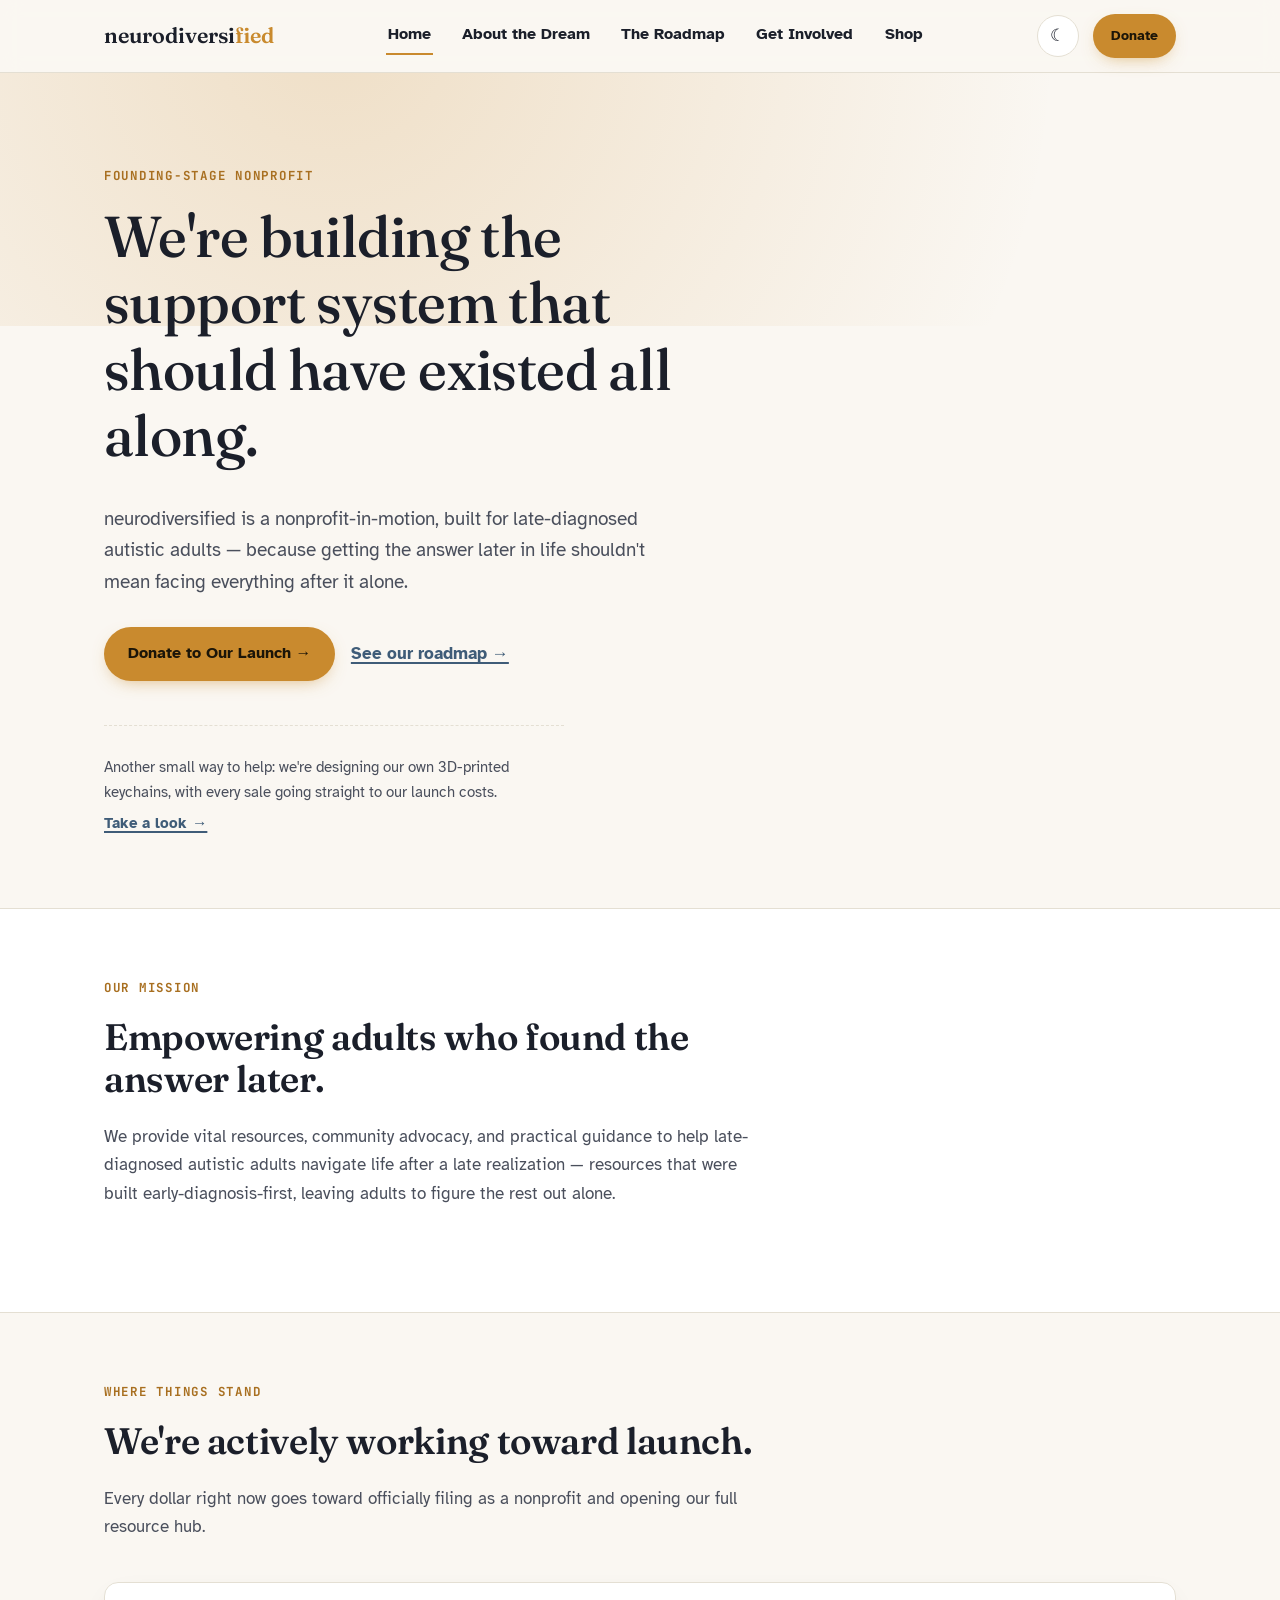
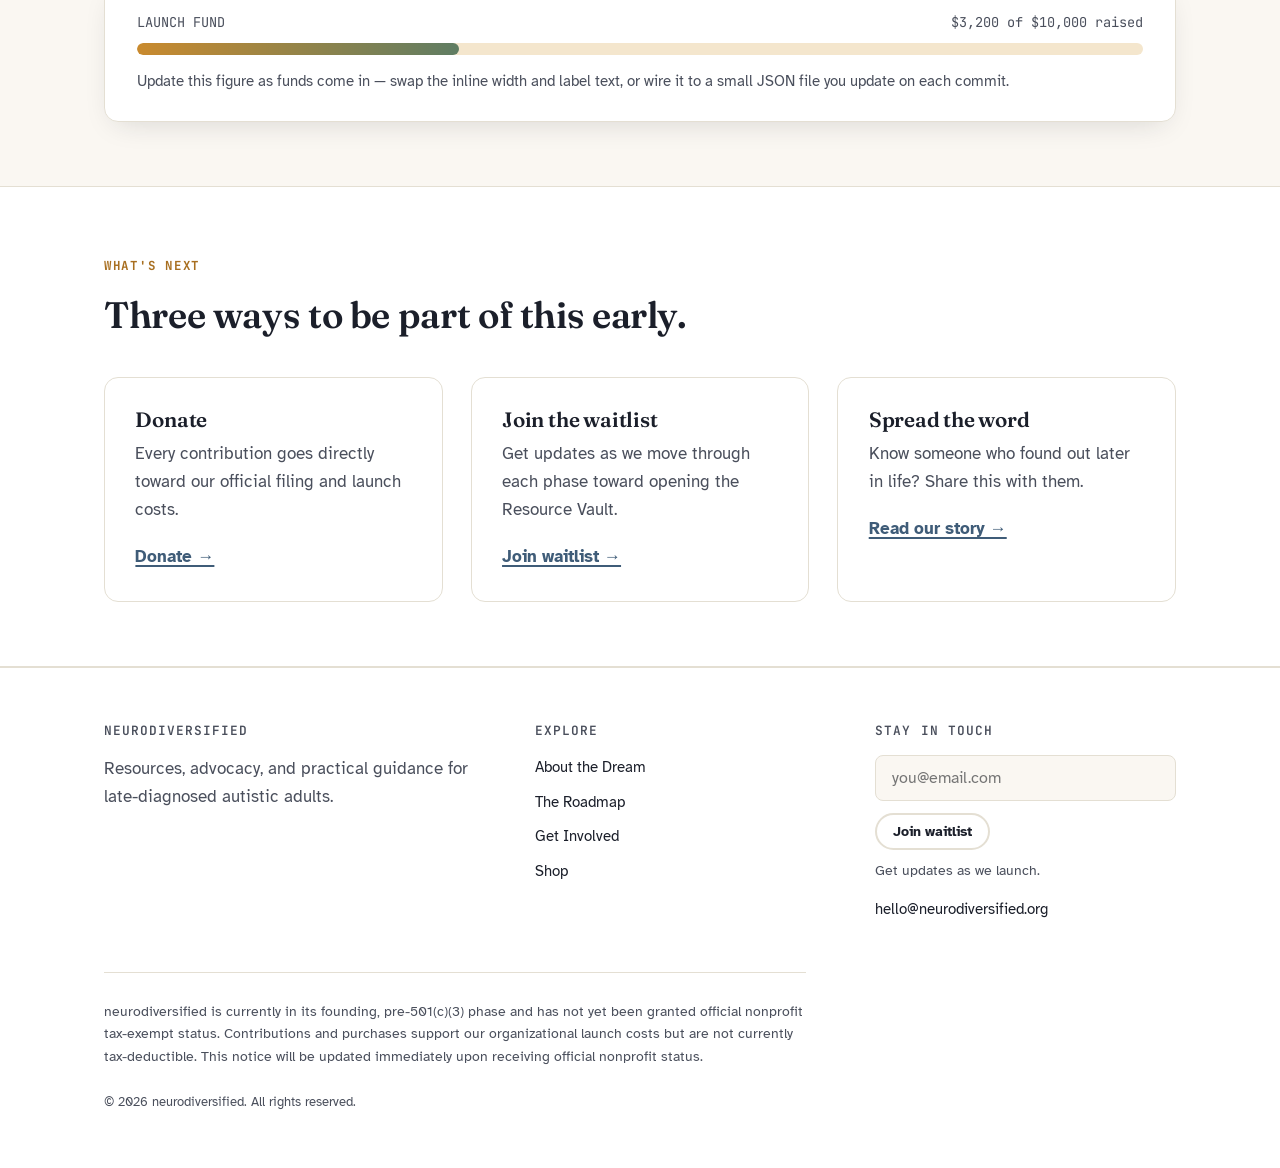
==== index.html @ 4d98739e "Add files via upload" ====
<!doctype html>
<html lang="en">
<head>
  <meta charset="UTF-8">
  <meta name="viewport" content="width=device-width, initial-scale=1.0">
  <title>neurodiversified — Support for Late-Diagnosed Autistic Adults</title>
  <meta name="description" content="neurodiversified is a founding-stage nonprofit building resources, community, and practical guidance for adults diagnosed with autism later in life.">
  <script>
    (function () {
      try {
        var t = localStorage.getItem('neurodiversified-theme');
        if (!t) { t = window.matchMedia('(prefers-color-scheme: dark)').matches ? 'dark' : 'light'; }
        if (t === 'dark') { document.documentElement.setAttribute('data-theme', 'dark'); }
      } catch (e) {}
    })();
  </script>
  <link rel="preconnect" href="https://fonts.googleapis.com">
  <link rel="preconnect" href="https://fonts.gstatic.com" crossorigin>
  <link href="https://fonts.googleapis.com/css2?family=Fraunces:opsz,wght@9..144,400;9..144,500;9..144,600&family=Atkinson+Hyperlegible:wght@400;700&family=JetBrains+Mono:wght@500;700&display=swap" rel="stylesheet">
  <link rel="stylesheet" href="styles.css">
</head>
<body>
  <a class="skip-link" href="#main">Skip to content</a>

  <header class="site-header">
    <div class="container">
      <a href="index.html" class="wordmark">neurodiversi<span>fied</span></a>
      <button class="nav-toggle" aria-expanded="false" aria-controls="main-nav">
        <span class="visually-hidden">Menu</span>☰
      </button>
      <nav class="main-nav" id="main-nav" aria-label="Primary">
        <a href="index.html" aria-current="page">Home</a>
        <a href="about.html">About the Dream</a>
        <a href="roadmap.html">The Roadmap</a>
        <a href="get-involved.html">Get Involved</a>
        <a href="shop.html">Shop</a>
      </nav>
      <div class="header-actions">
        <button class="theme-toggle" aria-pressed="false" aria-label="Toggle dark mode">☾</button>
        <a href="get-involved.html#donate" class="btn btn-primary btn-small">Donate</a>
      </div>
    </div>
  </header>

  <main id="main">
    <section class="hero">
      <div class="container hero-grid">
        <div>
          <span class="eyebrow">Founding-stage nonprofit</span>
          <h1>We're building the support system that should have existed all along.</h1>
          <p class="hero-sub">neurodiversified is a nonprofit-in-motion, built for late-diagnosed autistic adults — because getting the answer later in life shouldn't mean facing everything after it alone.</p>
          <div class="hero-ctas">
            <a href="get-involved.html#donate" class="btn btn-primary">Donate to Our Launch →</a>
            <a href="roadmap.html" class="text-link">See our roadmap →</a>
          </div>
          <div class="hero-mention">
            <p>Another small way to help: we're designing our own 3D-printed keychains, with every sale going straight to our launch costs.</p>
            <a href="shop.html" class="text-link">Take a look →</a>
          </div>
        </div>
      </div>
    </section>

    <section class="section-alt" data-reveal>
      <div class="container">
        <div class="section-head">
          <span class="eyebrow">Our mission</span>
          <h2>Empowering adults who found the answer later.</h2>
          <p>We provide vital resources, community advocacy, and practical guidance to help late-diagnosed autistic adults navigate life after a late realization — resources that were built early-diagnosis-first, leaving adults to figure the rest out alone.</p>
        </div>
      </div>
    </section>

    <section data-reveal>
      <div class="container">
        <div class="section-head">
          <span class="eyebrow">Where things stand</span>
          <h2>We're actively working toward launch.</h2>
          <p>Every dollar right now goes toward officially filing as a nonprofit and opening our full resource hub.</p>
        </div>
        <div class="progress-card">
          <div class="progress-labels">
            <span>LAUNCH FUND</span>
            <span>$3,200 of $10,000 raised</span>
          </div>
          <div class="progress-track" role="img" aria-label="32 percent of launch fund goal raised">
            <div class="progress-fill" style="width: 32%;"></div>
          </div>
          <p class="progress-note">Update this figure as funds come in — swap the inline width and label text, or wire it to a small JSON file you update on each commit.</p>
        </div>
      </div>
    </section>

    <section class="section-alt" data-reveal>
      <div class="container">
        <div class="section-head">
          <span class="eyebrow">What's next</span>
          <h2>Three ways to be part of this early.</h2>
        </div>
        <div class="grid grid-3">
          <div class="card">
            <h3>Donate</h3>
            <p>Every contribution goes directly toward our official filing and launch costs.</p>
            <a href="get-involved.html#donate" class="text-link">Donate →</a>
          </div>
          <div class="card">
            <h3>Join the waitlist</h3>
            <p>Get updates as we move through each phase toward opening the Resource Vault.</p>
            <a href="get-involved.html#waitlist" class="text-link">Join waitlist →</a>
          </div>
          <div class="card">
            <h3>Spread the word</h3>
            <p>Know someone who found out later in life? Share this with them.</p>
            <a href="about.html" class="text-link">Read our story →</a>
          </div>
        </div>
      </div>
    </section>
  </main>

  <footer class="site-footer">
    <div class="container">
      <div class="footer-grid">
        <div>
          <h4>neurodiversified</h4>
          <p>Resources, advocacy, and practical guidance for late-diagnosed autistic adults.</p>
        </div>
        <div>
          <h4>Explore</h4>
          <a href="about.html">About the Dream</a>
          <a href="roadmap.html">The Roadmap</a>
          <a href="get-involved.html">Get Involved</a>
          <a href="shop.html">Shop</a>
        </div>
        <div>
          <h4>Stay in touch</h4>
          <form data-newsletter-form action="#" method="post">
            <label for="footer-email" class="visually-hidden">Email address</label>
            <div class="stack-form">
              <input type="email" id="footer-email" name="email" placeholder="you@email.com" required>
              <button type="submit" class="btn btn-secondary btn-small">Join waitlist</button>
            </div>
            <p class="form-note" data-form-status>Get updates as we launch.</p>
          </form>
          <a href="mailto:hello@neurodiversified.org" style="margin-top:0.9rem;">hello@neurodiversified.org</a>
        </div>
      </div>
      <p class="legal-disclaimer">neurodiversified is currently in its founding, pre-501(c)(3) phase and has not yet been granted official nonprofit tax-exempt status. Contributions and purchases support our organizational launch costs but are not currently tax-deductible. This notice will be updated immediately upon receiving official nonprofit status.</p>
      <p class="footer-bottom">© 2026 neurodiversified. All rights reserved.</p>
    </div>
  </footer>

  <script src="script.js"></script>
</body>
</html>
---- styles.css ----
/* ==========================================================================
   neurodiversified.org — Design System
   Signature idea: "Coming Into Focus" — the hero headline resolves from a
   soft blur into sharp clarity on load, echoing the origin story's idea of
   suddenly seeing your own life through a lens you never had before.
   ========================================================================== */

:root {
  /* Color — dawn palette: the idea of a late sunrise, not an early one */
  --color-bg: #faf7f2;
  --color-bg-raised: #ffffff;
  --color-text: #1b1f2a;
  --color-text-soft: #4a4f5c;
  --color-border: #e4dfd3;
  --color-accent: #c98a2e;       /* dawn gold — primary CTA */
  --color-accent-dark: #a86f20;
  --color-accent-soft: #f4e6cd;
  --color-blue: #3f5c78;         /* dusk blue — links, secondary */
  --color-sage: #5f7d63;         /* progress / affirmative */
  --color-sage-soft: #e3ead ;

  --font-display: "Fraunces", Georgia, serif;
  --font-body: "Atkinson Hyperlegible", -apple-system, "Segoe UI", sans-serif;
  --font-mono: "JetBrains Mono", ui-monospace, "SFMono-Regular", monospace;

  --radius: 14px;
  --radius-sm: 8px;
  --max-width: 1120px;
  --shadow: 0 10px 30px -12px rgba(27, 31, 42, 0.18);

  color-scheme: light;
}

html[data-theme="dark"] {
  --color-bg: #12172a;
  --color-bg-raised: #1b2238;
  --color-text: #f2efe9;
  --color-text-soft: #c3c6d4;
  --color-border: #303a56;
  --color-accent: #e3ab55;
  --color-accent-dark: #f0c07c;
  --color-accent-soft: #33291a;
  --color-blue: #9db6d1;
  --color-sage: #93b998;
  --color-sage-soft: #1c2b21;
  color-scheme: dark;
}

* { box-sizing: border-box; }

html { scroll-behavior: smooth; }

@media (prefers-reduced-motion: reduce) {
  html { scroll-behavior: auto; }
  *, *::before, *::after {
    animation-duration: 0.001ms !important;
    animation-iteration-count: 1 !important;
    transition-duration: 0.001ms !important;
  }
}

body {
  margin: 0;
  background: var(--color-bg);
  color: var(--color-text);
  font-family: var(--font-body);
  font-size: 1.0625rem;
  line-height: 1.65;
  -webkit-font-smoothing: antialiased;
  transition: background-color 0.3s ease, color 0.3s ease;
}

img { max-width: 100%; display: block; }

a {
  color: var(--color-blue);
  text-decoration-thickness: 1.5px;
  text-underline-offset: 3px;
}

h1, h2, h3, h4 {
  font-family: var(--font-display);
  font-weight: 600;
  line-height: 1.15;
  margin: 0 0 0.6em;
  letter-spacing: -0.01em;
}

h1 { font-size: clamp(2.4rem, 5vw, 3.6rem); font-weight: 500; }
h2 { font-size: clamp(1.7rem, 3.2vw, 2.3rem); }
h3 { font-size: 1.3rem; }

p { margin: 0 0 1.1em; color: var(--color-text-soft); }

.container {
  max-width: var(--max-width);
  margin: 0 auto;
  padding: 0 1.5rem;
}

/* Visually-hidden utility for accessible labels */
.visually-hidden {
  position: absolute; width: 1px; height: 1px; margin: -1px;
  overflow: hidden; clip: rect(0,0,0,0); white-space: nowrap; border: 0;
}

/* Skip link */
.skip-link {
  position: absolute;
  left: -999px;
  top: 0;
  background: var(--color-accent);
  color: #1b1f2a;
  padding: 0.75rem 1.25rem;
  z-index: 200;
  border-radius: 0 0 8px 0;
  font-weight: 700;
}
.skip-link:focus { left: 0; }

/* Focus visibility everywhere */
a:focus-visible, button:focus-visible, input:focus-visible, textarea:focus-visible {
  outline: 3px solid var(--color-accent);
  outline-offset: 3px;
}

/* ---------------------------------- Header ---------------------------- */

.site-header {
  position: sticky;
  top: 0;
  z-index: 100;
  background: color-mix(in srgb, var(--color-bg) 88%, transparent);
  backdrop-filter: blur(10px);
  border-bottom: 1px solid var(--color-border);
}

.site-header .container {
  display: flex;
  align-items: center;
  justify-content: space-between;
  padding-top: 0.9rem;
  padding-bottom: 0.9rem;
  gap: 1.5rem;
}

.wordmark {
  font-family: var(--font-display);
  font-size: 1.35rem;
  font-weight: 600;
  color: var(--color-text);
  text-decoration: none;
  white-space: nowrap;
}
.wordmark span { color: var(--color-accent); }

.main-nav {
  display: flex;
  align-items: center;
  gap: 1.75rem;
  flex-wrap: wrap;
}

.main-nav a {
  color: var(--color-text);
  text-decoration: none;
  font-size: 0.98rem;
  font-weight: 600;
  padding: 0.3rem 0.1rem;
  border-bottom: 2px solid transparent;
}
.main-nav a:hover,
.main-nav a[aria-current="page"] {
  border-bottom-color: var(--color-accent);
}

.header-actions {
  display: flex;
  align-items: center;
  gap: 0.9rem;
}

.nav-toggle {
  display: none;
  background: none;
  border: 1px solid var(--color-border);
  border-radius: var(--radius-sm);
  padding: 0.4rem 0.6rem;
  cursor: pointer;
}

/* Theme toggle */
.theme-toggle {
  background: var(--color-bg-raised);
  border: 1px solid var(--color-border);
  border-radius: 999px;
  width: 42px;
  height: 42px;
  display: grid;
  place-items: center;
  cursor: pointer;
  color: var(--color-text);
  font-size: 1.05rem;
  line-height: 1;
}
.theme-toggle:hover { border-color: var(--color-accent); }

/* Buttons */
.btn {
  display: inline-flex;
  align-items: center;
  gap: 0.5rem;
  font-family: var(--font-body);
  font-weight: 700;
  font-size: 0.98rem;
  padding: 0.75rem 1.35rem;
  border-radius: 999px;
  text-decoration: none;
  border: 2px solid transparent;
  cursor: pointer;
  transition: transform 0.15s ease, box-shadow 0.15s ease;
}
.btn:hover { transform: translateY(-1px); }

.btn-primary {
  background: var(--color-accent);
  color: #1b1508;
  box-shadow: 0 6px 18px -8px color-mix(in srgb, var(--color-accent) 70%, transparent);
}
.btn-primary:hover { background: var(--color-accent-dark); }

.btn-secondary {
  background: transparent;
  color: var(--color-text);
  border-color: var(--color-border);
}
.btn-secondary:hover { border-color: var(--color-accent); }

.btn-small { padding: 0.5rem 1rem; font-size: 0.88rem; }

.text-link {
  font-weight: 700;
  color: var(--color-blue);
}

/* ---------------------------------- Hero ------------------------------- */

.hero {
  padding: 5.5rem 0 4.5rem;
  position: relative;
  overflow: hidden;
}

.hero::before {
  content: "";
  position: absolute;
  inset: -20% -10% auto -10%;
  height: 420px;
  background: radial-gradient(circle at 30% 30%, color-mix(in srgb, var(--color-accent) 22%, transparent), transparent 65%);
  pointer-events: none;
  z-index: -1;
}

.eyebrow {
  font-family: var(--font-mono);
  text-transform: uppercase;
  letter-spacing: 0.14em;
  font-size: 0.78rem;
  font-weight: 700;
  color: var(--color-accent-dark);
  margin-bottom: 1.1rem;
  display: inline-block;
}

.hero-grid {
  display: grid;
  gap: 3rem;
}

.hero h1 {
  /* Signature "coming into focus" effect */
  filter: blur(9px);
  opacity: 0;
  animation: focus-in 1.1s cubic-bezier(0.22, 1, 0.36, 1) forwards;
  animation-delay: 0.15s;
  max-width: 16ch;
}

@keyframes focus-in {
  to { filter: blur(0); opacity: 1; }
}

@media (prefers-reduced-motion: reduce) {
  .hero h1 { filter: none; opacity: 1; animation: none; }
}

.hero-sub {
  font-size: 1.2rem;
  max-width: 46ch;
  color: var(--color-text-soft);
}

.hero-ctas {
  display: flex;
  gap: 1rem;
  flex-wrap: wrap;
  align-items: center;
  margin-top: 1.75rem;
}

.hero-mention {
  margin-top: 2.75rem;
  padding-top: 1.75rem;
  border-top: 1px dashed var(--color-border);
  font-size: 0.96rem;
  max-width: 46ch;
}
.hero-mention p { margin-bottom: 0.4em; }

/* ---------------------------------- Sections --------------------------- */

section { padding: 4rem 0; }
.section-alt { background: var(--color-bg-raised); border-top: 1px solid var(--color-border); border-bottom: 1px solid var(--color-border); }

.section-head { max-width: 60ch; margin-bottom: 2.5rem; }
.section-head p { font-size: 1.08rem; }

/* Reveal-on-scroll (lightweight, no external library) */
[data-reveal] {
  opacity: 0;
  transform: translateY(18px);
  transition: opacity 0.7s ease, transform 0.7s ease;
}
[data-reveal].is-visible {
  opacity: 1;
  transform: translateY(0);
}
@media (prefers-reduced-motion: reduce) {
  [data-reveal] { opacity: 1; transform: none; transition: none; }
}

/* ---------------------------------- Progress bar ------------------------ */

.progress-card {
  background: var(--color-bg-raised);
  border: 1px solid var(--color-border);
  border-radius: var(--radius);
  padding: 1.75rem 2rem;
  box-shadow: var(--shadow);
}

.progress-labels {
  display: flex;
  justify-content: space-between;
  font-family: var(--font-mono);
  font-size: 0.85rem;
  margin-bottom: 0.6rem;
  color: var(--color-text-soft);
}

.progress-track {
  height: 12px;
  background: var(--color-accent-soft);
  border-radius: 999px;
  overflow: hidden;
}

.progress-fill {
  height: 100%;
  width: 32%;
  background: linear-gradient(90deg, var(--color-accent), var(--color-sage));
  border-radius: 999px;
}

.progress-note { margin-top: 0.9rem; font-size: 0.92rem; margin-bottom: 0; }

/* ---------------------------------- Cards / grids ------------------------ */

.grid {
  display: grid;
  gap: 1.75rem;
}
.grid-2 { grid-template-columns: repeat(2, 1fr); }
.grid-3 { grid-template-columns: repeat(3, 1fr); }

.card {
  background: var(--color-bg-raised);
  border: 1px solid var(--color-border);
  border-radius: var(--radius);
  padding: 1.9rem;
}

.card h3 { margin-bottom: 0.5rem; }
.card p:last-child { margin-bottom: 0; }

/* ---------------------------------- Runway / Roadmap --------------------- */

.runway {
  position: relative;
  padding-top: 1rem;
}

.runway-line {
  position: absolute;
  top: 34px;
  left: 0;
  right: 0;
  height: 0;
  border-top: 2px dashed var(--color-border);
}

.runway-stops {
  position: relative;
  display: grid;
  grid-template-columns: repeat(4, 1fr);
  gap: 1.5rem;
}

.stop { position: relative; }

.stop-marker {
  width: 68px;
  height: 68px;
  border-radius: 50%;
  background: var(--color-bg-raised);
  border: 2px solid var(--color-border);
  display: grid;
  place-items: center;
  font-family: var(--font-mono);
  font-weight: 700;
  color: var(--color-text-soft);
  margin-bottom: 1.1rem;
}

.stop.is-complete .stop-marker {
  border-color: var(--color-sage);
  color: var(--color-sage);
  background: var(--color-sage-soft);
}

.stop.is-current .stop-marker {
  border-color: var(--color-accent);
  color: var(--color-accent-dark);
  background: var(--color-accent-soft);
  box-shadow: 0 0 0 6px color-mix(in srgb, var(--color-accent) 16%, transparent);
}

.you-are-here {
  display: inline-block;
  font-family: var(--font-mono);
  font-size: 0.72rem;
  letter-spacing: 0.08em;
  text-transform: uppercase;
  font-weight: 700;
  color: var(--color-accent-dark);
  background: var(--color-accent-soft);
  padding: 0.2rem 0.55rem;
  border-radius: 999px;
  margin-bottom: 0.6rem;
}

.stop-phase {
  font-family: var(--font-mono);
  font-size: 0.78rem;
  letter-spacing: 0.06em;
  color: var(--color-text-soft);
  text-transform: uppercase;
  margin-bottom: 0.35rem;
}

.stop h3 { font-size: 1.12rem; margin-bottom: 0.4rem; }
.stop p { font-size: 0.94rem; }

/* ---------------------------------- Placeholder tiles --------------------- */

.placeholder-tile {
  border: 1.5px dashed var(--color-border);
  border-radius: var(--radius);
  padding: 2.5rem 1.5rem;
  text-align: center;
  color: var(--color-text-soft);
  background: color-mix(in srgb, var(--color-bg-raised) 60%, transparent);
}
.placeholder-tile .placeholder-icon {
  font-size: 1.6rem;
  margin-bottom: 0.6rem;
  display: block;
}
.placeholder-tile strong { display: block; color: var(--color-text); margin-bottom: 0.3rem; }

/* ---------------------------------- Forms --------------------------- */

.stack-form {
  display: flex;
  gap: 0.75rem;
  flex-wrap: wrap;
}

input[type="email"], input[type="text"] {
  font-family: var(--font-body);
  font-size: 1rem;
  padding: 0.75rem 1rem;
  border-radius: var(--radius-sm);
  border: 1px solid var(--color-border);
  background: var(--color-bg);
  color: var(--color-text);
  flex: 1 1 240px;
}

.form-note { font-size: 0.85rem; margin-top: 0.6rem; }

/* ---------------------------------- Origin story page --------------------- */

.story {
  max-width: 62ch;
  margin: 0 auto;
  font-size: 1.12rem;
}
.story p { color: var(--color-text); }
.story p:first-of-type {
  font-family: var(--font-display);
  font-size: 1.4rem;
  color: var(--color-text);
}

/* ---------------------------------- Footer --------------------------- */

.site-footer {
  border-top: 1px solid var(--color-border);
  padding: 3.5rem 0 2.5rem;
  background: var(--color-bg-raised);
}

.footer-grid {
  display: grid;
  grid-template-columns: 1.3fr 1fr 1fr;
  gap: 2.5rem;
  margin-bottom: 2.5rem;
}

.footer-grid h4 {
  font-family: var(--font-mono);
  text-transform: uppercase;
  letter-spacing: 0.08em;
  font-size: 0.8rem;
  color: var(--color-text-soft);
  margin-bottom: 1rem;
}

.footer-grid a {
  display: block;
  color: var(--color-text);
  text-decoration: none;
  font-size: 0.95rem;
  margin-bottom: 0.6rem;
}
.footer-grid a:hover { color: var(--color-accent-dark); }

.legal-disclaimer {
  border-top: 1px solid var(--color-border);
  padding-top: 1.75rem;
  font-size: 0.85rem;
  color: var(--color-text-soft);
  max-width: 78ch;
}

.footer-bottom {
  margin-top: 1.5rem;
  font-size: 0.82rem;
  color: var(--color-text-soft);
}

/* ---------------------------------- Responsive --------------------- */

@media (max-width: 860px) {
  .grid-2, .grid-3 { grid-template-columns: 1fr; }
  .runway-stops { grid-template-columns: 1fr; }
  .runway-line { display: none; }
  .footer-grid { grid-template-columns: 1fr; }

  .nav-toggle { display: inline-flex; }
  .main-nav {
    position: absolute;
    top: 100%;
    left: 0;
    right: 0;
    background: var(--color-bg);
    border-bottom: 1px solid var(--color-border);
    flex-direction: column;
    align-items: flex-start;
    padding: 1rem 1.5rem 1.5rem;
    display: none;
    gap: 1rem;
  }
  .main-nav.is-open { display: flex; }
}
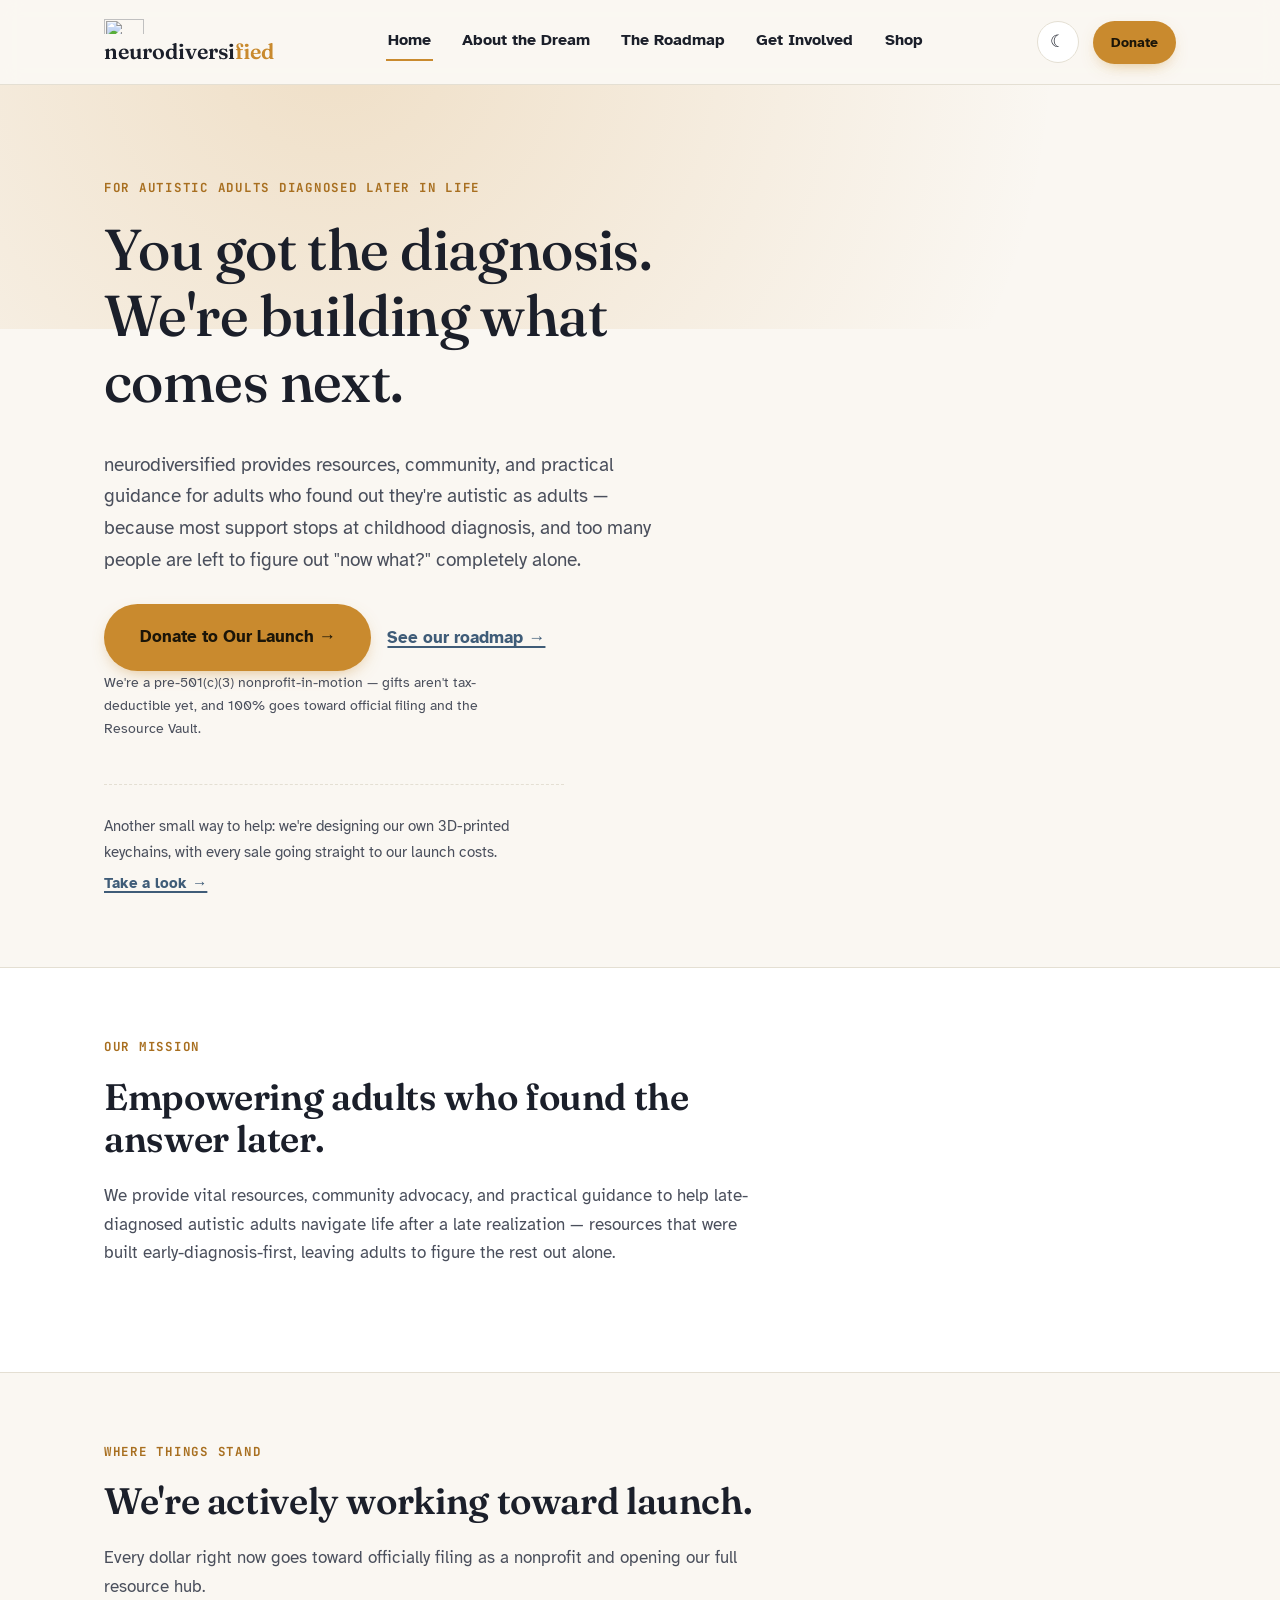
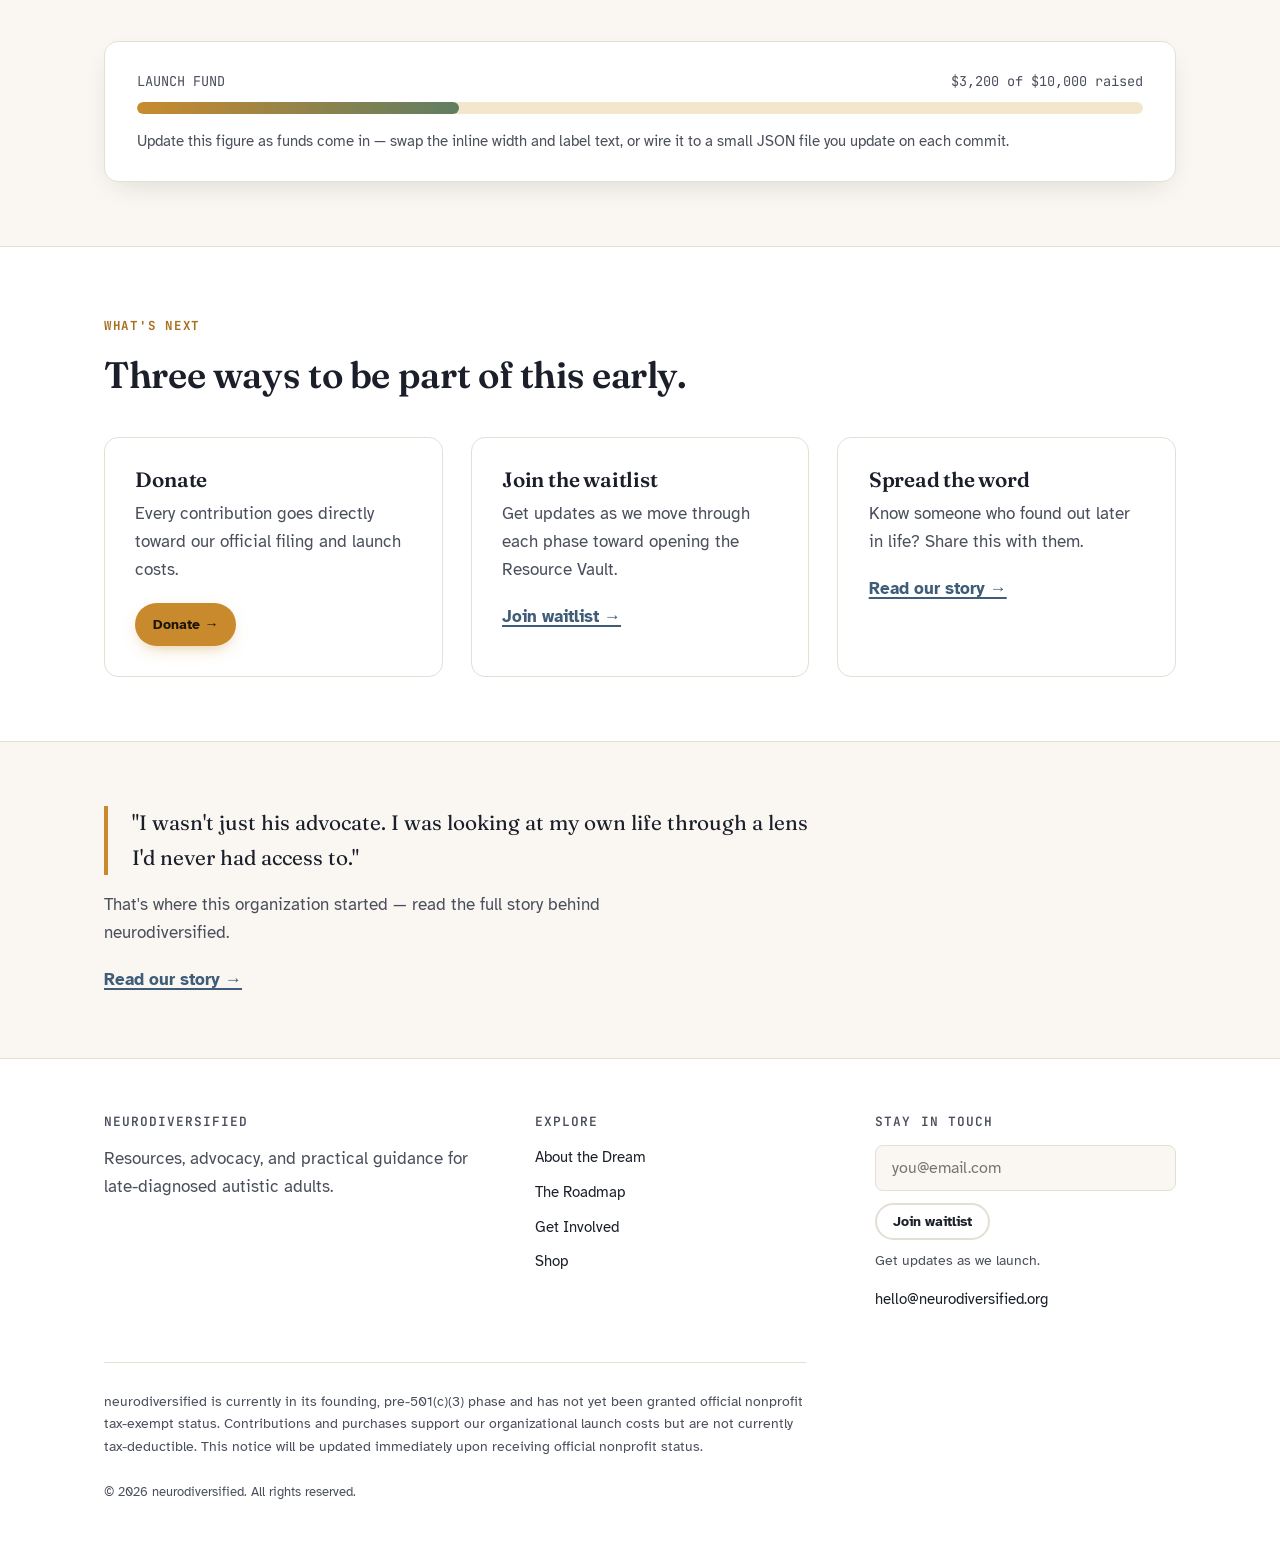
==== commit 2e6489e3: "Add files via upload" ====
--- a/index.html
+++ b/index.html
@@ -18,13 +18,14 @@
   <link rel="preconnect" href="https://fonts.gstatic.com" crossorigin>
   <link href="https://fonts.googleapis.com/css2?family=Fraunces:opsz,wght@9..144,400;9..144,500;9..144,600&family=Atkinson+Hyperlegible:wght@400;700&family=JetBrains+Mono:wght@500;700&display=swap" rel="stylesheet">
   <link rel="stylesheet" href="styles.css">
+  <link rel="icon" type="image/png" href="assets/favicon.png">
 </head>
 <body>
   <a class="skip-link" href="#main">Skip to content</a>
 
   <header class="site-header">
     <div class="container">
-      <a href="index.html" class="wordmark">neurodiversi<span>fied</span></a>
+      <a href="index.html" class="wordmark"><img src="assets/logo-web.png" alt="" width="40" height="20" style="vertical-align:-5px;margin-right:8px;">neurodiversi<span>fied</span></a>
       <button class="nav-toggle" aria-expanded="false" aria-controls="main-nav">
         <span class="visually-hidden">Menu</span>☰
       </button>
@@ -37,7 +38,7 @@
       </nav>
       <div class="header-actions">
         <button class="theme-toggle" aria-pressed="false" aria-label="Toggle dark mode">☾</button>
-        <a href="get-involved.html#donate" class="btn btn-primary btn-small">Donate</a>
+        <a href="#" data-donate-link class="btn btn-primary btn-small">Donate</a>
       </div>
     </div>
   </header>
@@ -46,13 +47,14 @@
     <section class="hero">
       <div class="container hero-grid">
         <div>
-          <span class="eyebrow">Founding-stage nonprofit</span>
-          <h1>We're building the support system that should have existed all along.</h1>
-          <p class="hero-sub">neurodiversified is a nonprofit-in-motion, built for late-diagnosed autistic adults — because getting the answer later in life shouldn't mean facing everything after it alone.</p>
+          <span class="eyebrow">For autistic adults diagnosed later in life</span>
+          <h1>You got the diagnosis. We're building what comes next.</h1>
+          <p class="hero-sub">neurodiversified provides resources, community, and practical guidance for adults who found out they're autistic as adults — because most support stops at childhood diagnosis, and too many people are left to figure out "now what?" completely alone.</p>
           <div class="hero-ctas">
-            <a href="get-involved.html#donate" class="btn btn-primary">Donate to Our Launch →</a>
+            <a href="#" data-donate-link class="btn btn-primary btn-large">Donate to Our Launch →</a>
             <a href="roadmap.html" class="text-link">See our roadmap →</a>
           </div>
+          <p class="donate-note">We're a pre-501(c)(3) nonprofit-in-motion — gifts aren't tax-deductible yet, and 100% goes toward official filing and the Resource Vault.</p>
           <div class="hero-mention">
             <p>Another small way to help: we're designing our own 3D-printed keychains, with every sale going straight to our launch costs.</p>
             <a href="shop.html" class="text-link">Take a look →</a>
@@ -98,10 +100,10 @@
           <h2>Three ways to be part of this early.</h2>
         </div>
         <div class="grid grid-3">
-          <div class="card">
+          <div class="card card-donate">
             <h3>Donate</h3>
             <p>Every contribution goes directly toward our official filing and launch costs.</p>
-            <a href="get-involved.html#donate" class="text-link">Donate →</a>
+            <a href="#" data-donate-link class="btn btn-primary btn-small">Donate →</a>
           </div>
           <div class="card">
             <h3>Join the waitlist</h3>
@@ -114,6 +116,16 @@
             <a href="about.html" class="text-link">Read our story →</a>
           </div>
         </div>
+      </div>
+    </section>
+
+    <section data-reveal>
+      <div class="container">
+        <blockquote class="pull-quote">
+          "I wasn't just his advocate. I was looking at my own life through a lens I'd never had access to."
+        </blockquote>
+        <p style="max-width: 46ch;">That's where this organization started — read the full story behind neurodiversified.</p>
+        <a href="about.html" class="text-link">Read our story →</a>
       </div>
     </section>
   </main>
@@ -134,7 +146,8 @@
         </div>
         <div>
           <h4>Stay in touch</h4>
-          <form data-newsletter-form action="#" method="post">
+          <form data-newsletter-form action="https://api.web3forms.com/submit" method="POST">
+              <input type="hidden" name="access_key" value="REPLACE-WITH-YOUR-WEB3FORMS-ACCESS-KEY">
             <label for="footer-email" class="visually-hidden">Email address</label>
             <div class="stack-form">
               <input type="email" id="footer-email" name="email" placeholder="you@email.com" required>
@@ -151,5 +164,9 @@
   </footer>
 
   <script src="script.js"></script>
+  <div class="mobile-donate-bar">
+    <a href="#" data-donate-link class="btn btn-primary">Donate to Our Launch →</a>
+  </div>
+
 </body>
 </html>
--- a/styles.css
+++ b/styles.css
@@ -237,6 +237,80 @@
 .btn-secondary:hover { border-color: var(--color-accent); }
 
 .btn-small { padding: 0.5rem 1rem; font-size: 0.88rem; }
+
+.btn-large {
+  padding: 1.05rem 2.1rem;
+  font-size: 1.08rem;
+}
+
+/* Sticky mobile donate bar — hidden on desktop, shown at small widths */
+.mobile-donate-bar {
+  position: fixed;
+  left: 0;
+  right: 0;
+  bottom: 0;
+  z-index: 150;
+  background: var(--color-bg-raised);
+  border-top: 1px solid var(--color-border);
+  padding: 0.65rem 1rem;
+  display: none;
+  box-shadow: 0 -8px 24px -14px rgba(27, 31, 42, 0.25);
+}
+.mobile-donate-bar .btn {
+  width: 100%;
+  justify-content: center;
+}
+
+@media (max-width: 640px) {
+  .mobile-donate-bar { display: block; }
+  body { padding-bottom: 76px; }
+}
+
+/* Donate-forward card in the "three ways" grid */
+.card-donate {
+  border-color: var(--color-accent);
+  background: var(--color-accent-soft);
+}
+.card-donate h3 { color: var(--color-text); }
+
+/* Founder pull-quote */
+.pull-quote {
+  border-left: 4px solid var(--color-accent);
+  padding-left: 1.5rem;
+  margin: 0 0 1rem;
+  font-family: var(--font-display);
+  font-size: 1.3rem;
+  color: var(--color-text);
+  max-width: 56ch;
+}
+
+/* Bio photo placeholder (About page) */
+.bio-block {
+  display: flex;
+  gap: 1.5rem;
+  align-items: flex-start;
+  flex-wrap: wrap;
+}
+.bio-photo-placeholder {
+  width: 110px;
+  height: 110px;
+  border-radius: 50%;
+  border: 1.5px dashed var(--color-border);
+  display: grid;
+  place-items: center;
+  text-align: center;
+  color: var(--color-text-soft);
+  font-family: var(--font-mono);
+  font-size: 0.68rem;
+  flex-shrink: 0;
+  padding: 0.5rem;
+}
+
+.donate-note {
+  font-size: 0.88rem;
+  color: var(--color-text-soft);
+  max-width: 46ch;
+}
 
 .text-link {
   font-weight: 700;
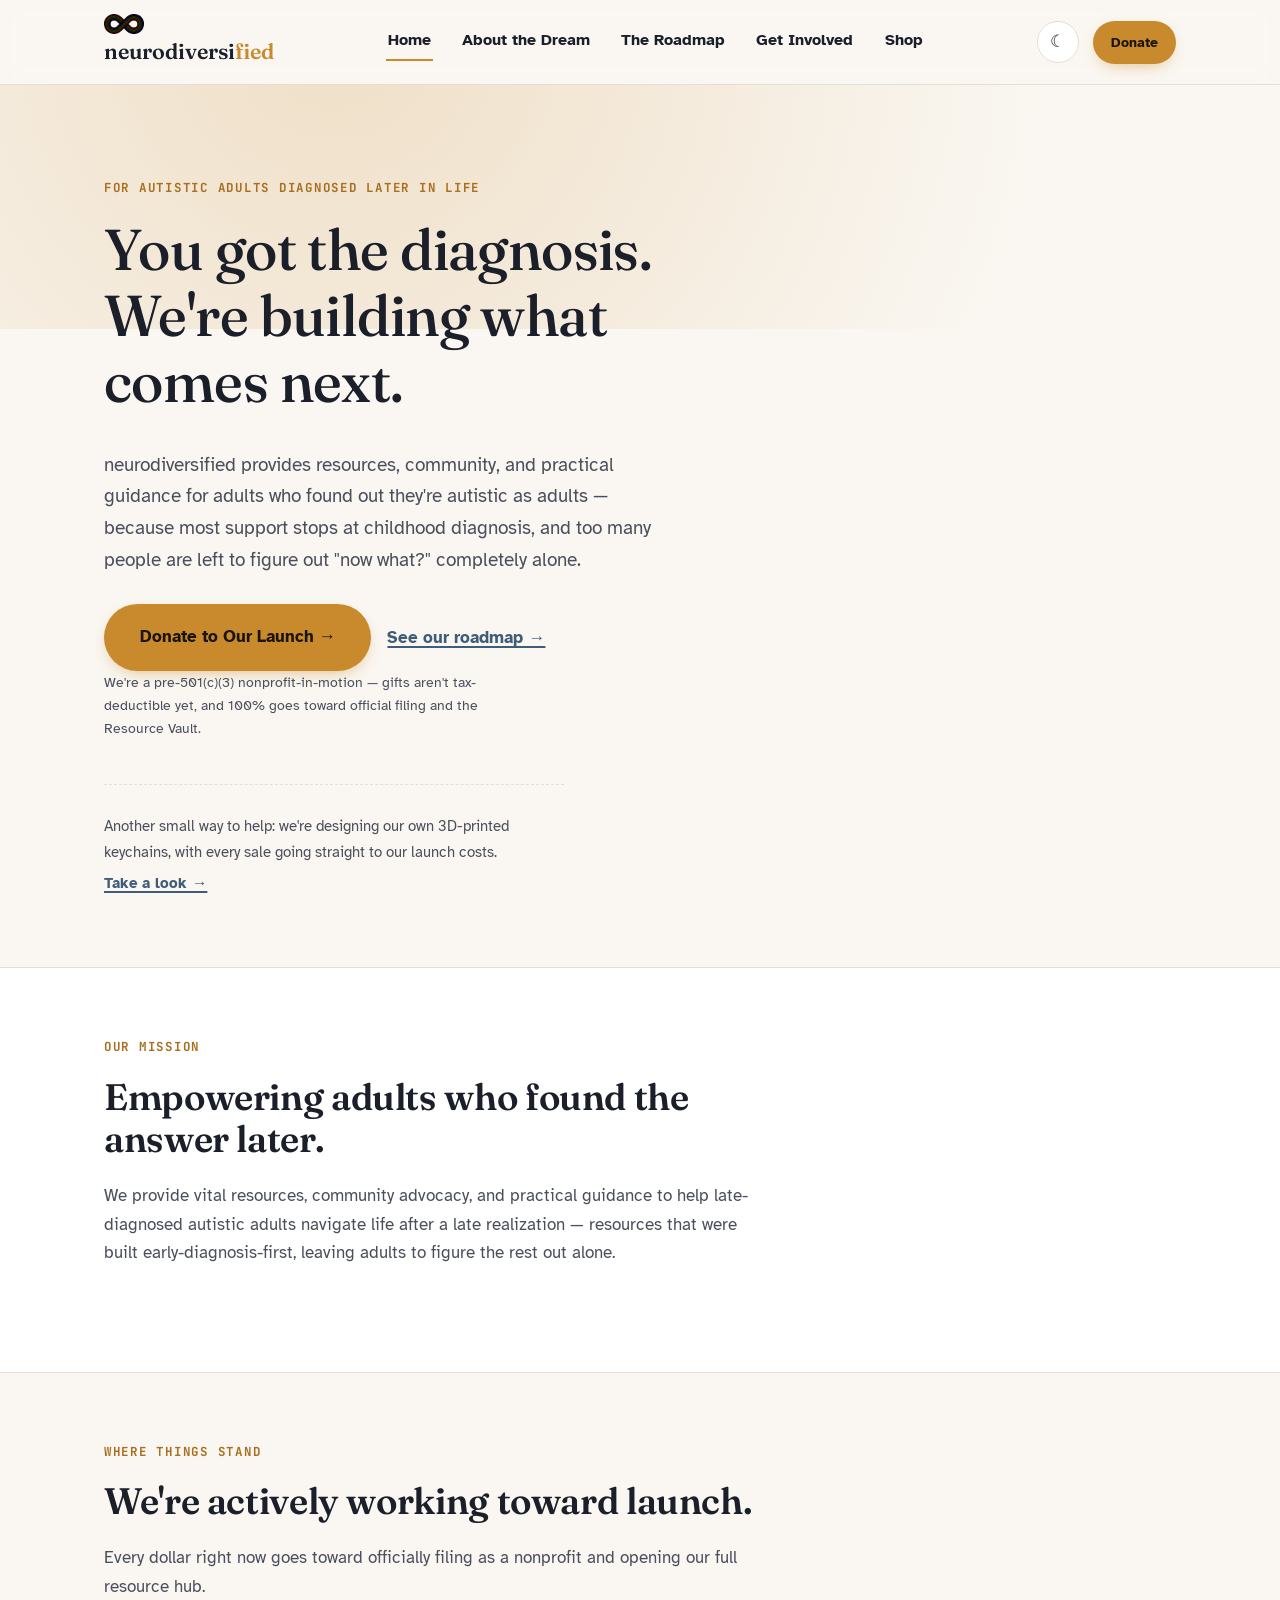
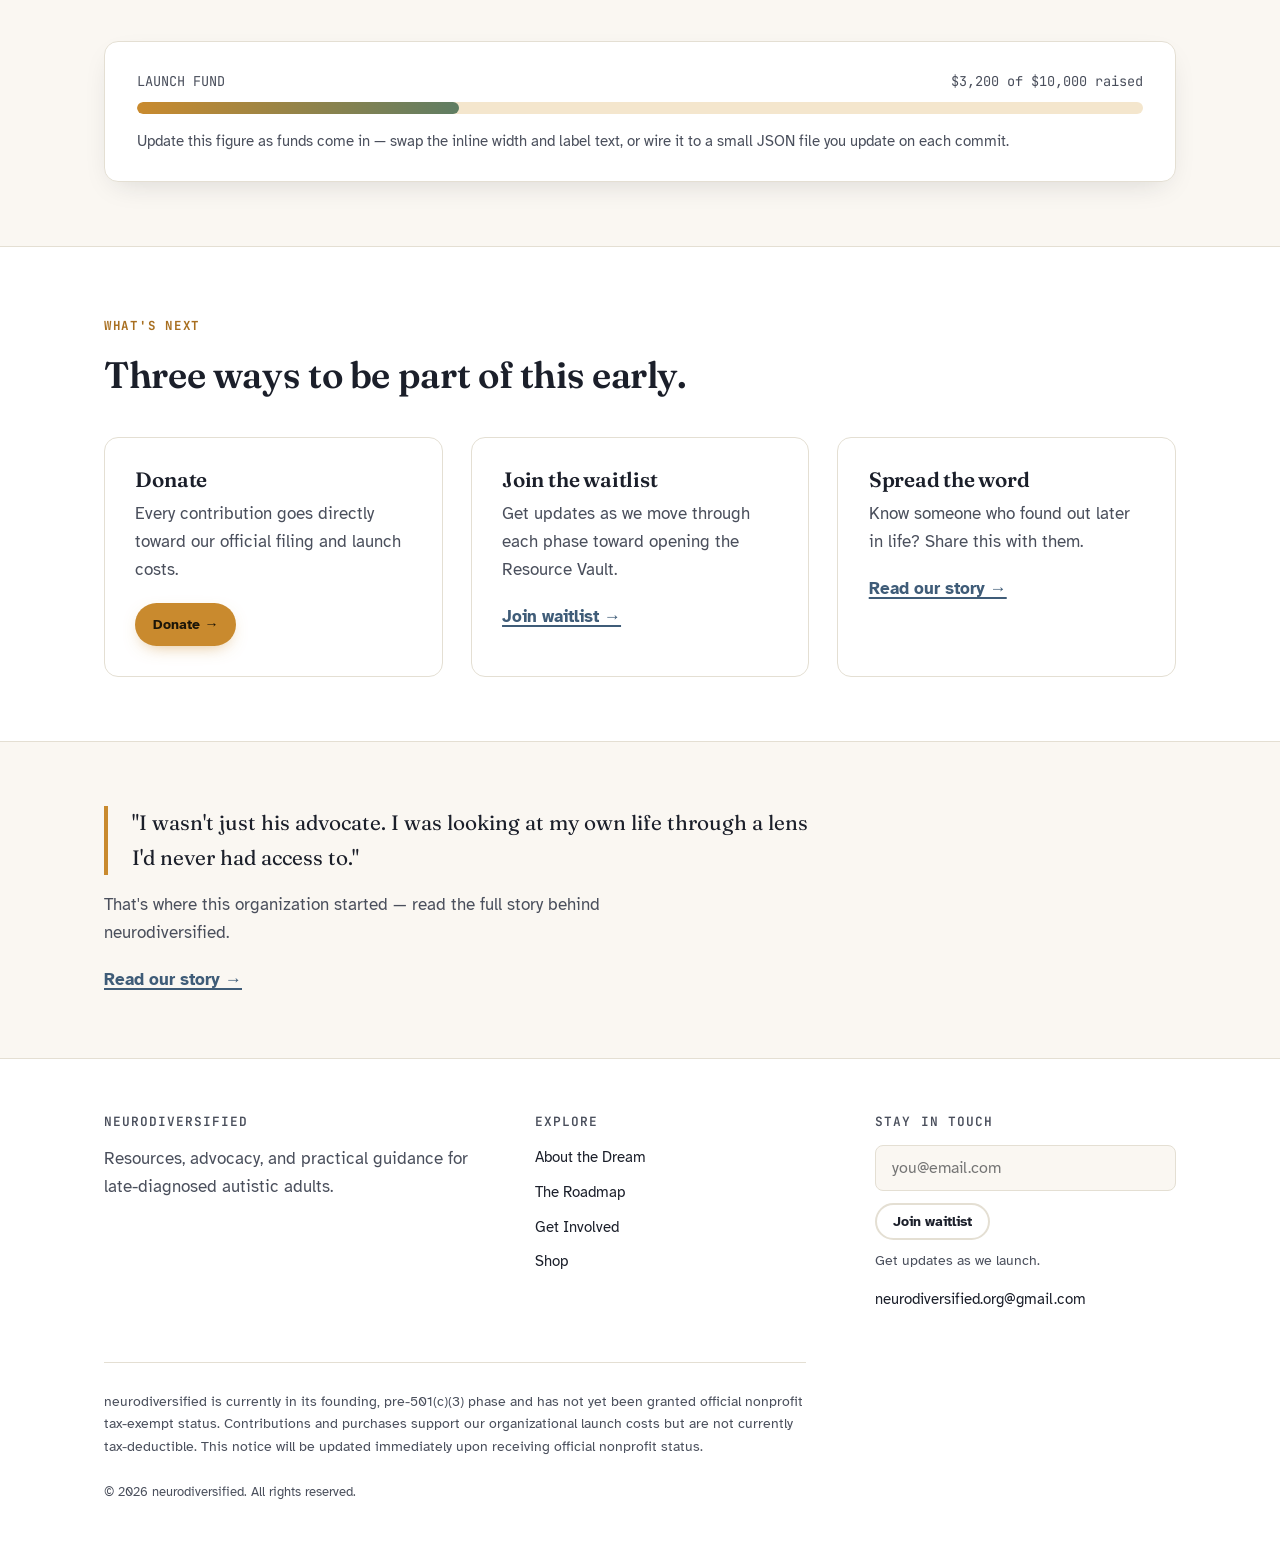
==== commit d17c3f48: "Update index.html" ====
--- a/index.html
+++ b/index.html
@@ -155,7 +155,7 @@
             </div>
             <p class="form-note" data-form-status>Get updates as we launch.</p>
           </form>
-          <a href="mailto:hello@neurodiversified.org" style="margin-top:0.9rem;">hello@neurodiversified.org</a>
+          <a href="mailto:neurodiversified.org@gmail.com" style="margin-top:0.9rem;">neurodiversified.org@gmail.com</a>
         </div>
       </div>
       <p class="legal-disclaimer">neurodiversified is currently in its founding, pre-501(c)(3) phase and has not yet been granted official nonprofit tax-exempt status. Contributions and purchases support our organizational launch costs but are not currently tax-deductible. This notice will be updated immediately upon receiving official nonprofit status.</p>
